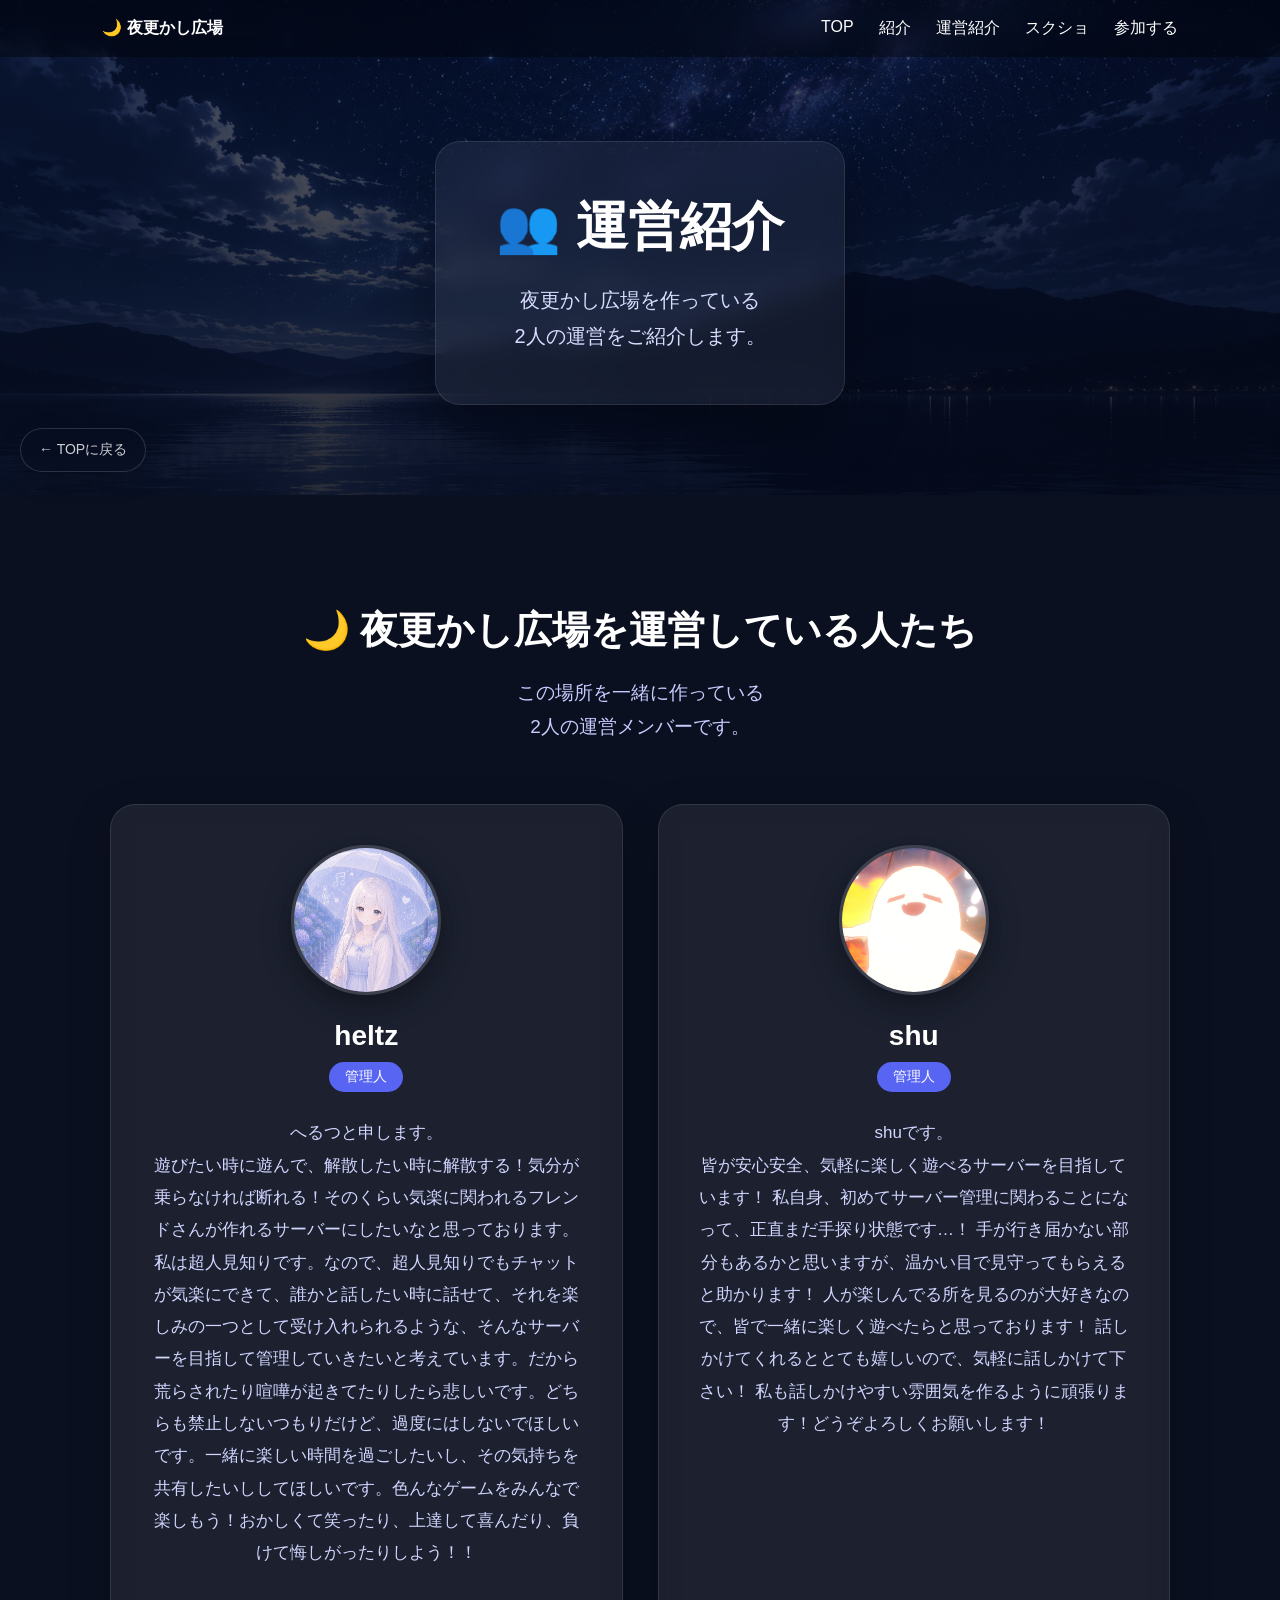
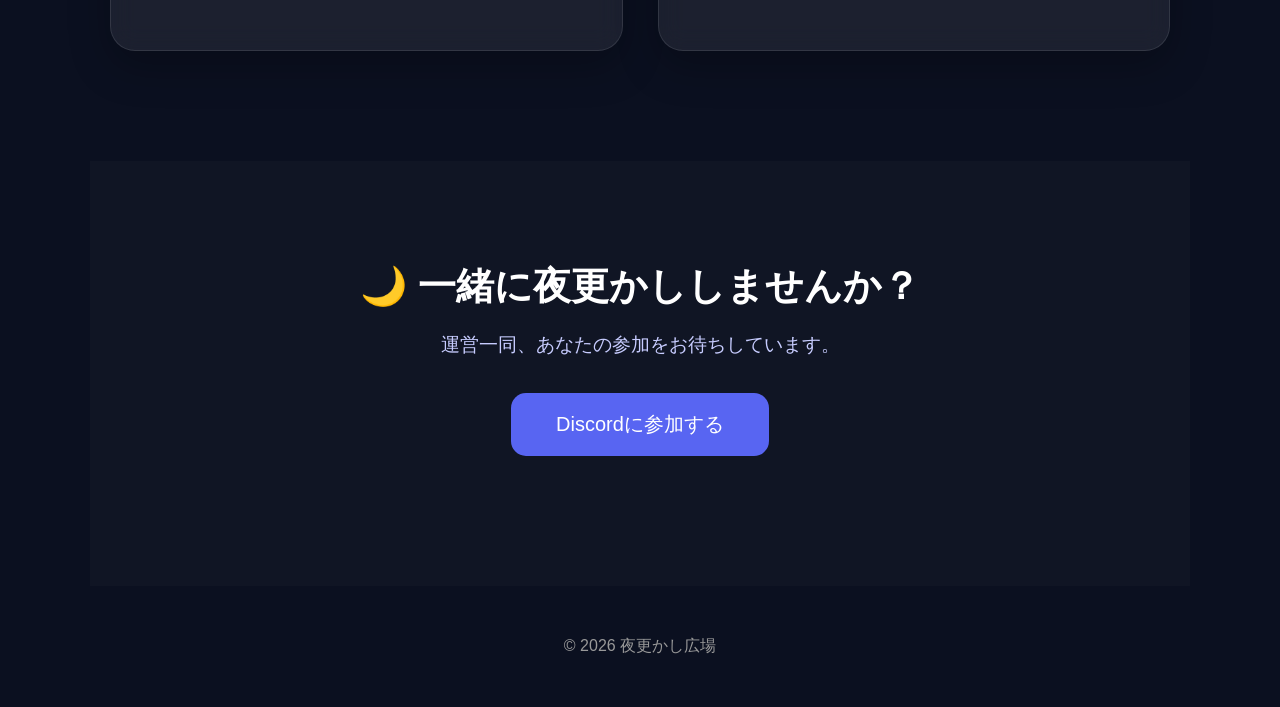
==== members.html @ 931aff2f "Add files via upload" ====
<!DOCTYPE html>
<html lang="ja">

<head>

<meta charset="UTF-8">

<meta name="viewport"
content="width=device-width, initial-scale=1.0">

<title>運営紹介｜夜更かし広場</title>

<link rel="stylesheet"
href="style.css">

</head>

<body>

<!-- ==================== -->
<!-- ナビゲーション -->
<!-- ==================== -->

<nav class="navbar">

<div class="nav-logo">

<a href="index.html">

🌙 夜更かし広場

</a>

</div>

<div class="nav-links">

<a href="index.html">TOP</a>

<a href="index.html#about">紹介</a>

<a href="members.html">運営紹介</a>

<a href="index.html#gallery">スクショ</a>

<a
href="https://discord.gg/ここを書き換える"
target="_blank">

参加する

</a>

</div>

</nav>


<!-- ==================== -->
<!-- ヘッダー -->
<!-- ==================== -->

<header class="subpage-hero">

<div class="subpage-content">

<h1>👥 運営紹介</h1>

<p>

夜更かし広場を作っている<br>

2人の運営をご紹介します。

</p>

</div>

</header>


<!-- ==================== -->
<!-- 運営紹介 -->
<!-- ==================== -->

<main>

<section class="members-section">

<h2>🌙 夜更かし広場を運営している人たち</h2>

<p class="section-description">

この場所を一緒に作っている<br>
2人の運営メンバーです。

</p>


<div class="member-grid">


<!-- ==================== -->
<!-- 運営① -->
<!-- ==================== -->

<div class="member-card">

<div class="member-image">

<img
src="images/member1.png"
alt="運営メンバー1">

</div>

<h3>heltz</h3>

<span class="member-role">
管理人
</span>

<p>

へるつと申します。<br>
遊びたい時に遊んで、解散したい時に解散する！気分が乗らなければ断れる！そのくらい気楽に関われるフレンドさんが作れるサーバーにしたいなと思っております。私は超人見知りです。なので、超人見知りでもチャットが気楽にできて、誰かと話したい時に話せて、それを楽しみの一つとして受け入れられるような、そんなサーバーを目指して管理していきたいと考えています。だから荒らされたり喧嘩が起きてたりしたら悲しいです。どちらも禁止しないつもりだけど、過度にはしないでほしいです。一緒に楽しい時間を過ごしたいし、その気持ちを共有したいししてほしいです。色んなゲームをみんなで楽しもう！おかしくて笑ったり、上達して喜んだり、負けて悔しがったりしよう！！

</p>

</div>


<!-- ==================== -->
<!-- 運営② -->
<!-- ==================== -->

<div class="member-card">

<div class="member-image">

<img
src="images/member2.png"
alt="運営メンバー2">

</div>

<h3>shu</h3>

<span class="member-role">
管理人
</span>

<p>

shuです。<br>
皆が安心安全、気軽に楽しく遊べるサーバーを目指しています！
私自身、初めてサーバー管理に関わることになって、正直まだ手探り状態です…！
手が行き届かない部分もあるかと思いますが、温かい目で見守ってもらえると助かります！
人が楽しんでる所を見るのが大好きなので、皆で一緒に楽しく遊べたらと思っております！
話しかけてくれるととても嬉しいので、気軽に話しかけて下さい！
私も話しかけやすい雰囲気を作るように頑張ります！どうぞよろしくお願いします！

</p>

</div>


</div>

</section>


<!-- ==================== -->
<!-- 最後の参加セクション -->
<!-- ==================== -->

<section class="member-join">

<h2>

🌙 一緒に夜更かししませんか？

</h2>

<p>

運営一同、あなたの参加をお待ちしています。

</p>

<a
class="join-button"
href="https://discord.gg/ここを書き換える"
target="_blank">

Discordに参加する

</a>

</section>

</main>


<!-- ==================== -->
<!-- フッター -->
<!-- ==================== -->

<footer>

© 2026 夜更かし広場

</footer>

<!-- ==================== -->
<!-- 固定戻るボタン -->
<!-- ==================== -->

<a
href="index.html"
class="back-home-button">

← TOPに戻る

</a>
</body>

</html>
---- style.css ----
*{
margin:0;
padding:0;
box-sizing:border-box;
}

html{

scroll-behavior:smooth;

}

body{

font-family:
"Yu Gothic UI",
sans-serif;

background:

#0b1020;

color:white;

overflow-x:hidden;

}

/* ---------- */

.hero{

height:100vh;

display:flex;

justify-content:center;

align-items:center;

text-align:center;

background-image:

linear-gradient(

rgba(0,0,0,.55),

rgba(0,0,0,.7)

),

url("images/hero.jpg");

background-size:cover;

background-position:center;

background-attachment:fixed;

}

/* ---------- */

.overlay{

backdrop-filter:blur(8px);

background:

rgba(0,0,0,.35);

padding:60px;

border-radius:25px;

box-shadow:

0 20px 60px rgba(0,0,0,.4);

}

/* ---------- */

h1{

font-size:70px;

margin-bottom:20px;

}

.hero p{

font-size:24px;

line-height:1.8;

color:#d8ddff;

margin-bottom:40px;

}

/* ---------- */

.join-button{

display:inline-block;

padding:

18px 45px;

background:#5865F2;

border-radius:15px;

color:white;

text-decoration:none;

font-size:20px;

transition:.3s;

}

.join-button:hover{

background:#7380ff;

transform:

translateY(-5px);

}

/* ---------- */

section{

max-width:1100px;

margin:auto;

padding:120px 20px;

}

section h2{

font-size:40px;

margin-bottom:20px;

}

section p{

font-size:20px;

color:#c7ccff;

margin-bottom:40px;

}

/* ---------- */

.video{

aspect-ratio:16/9;

border-radius:20px;

background:#1b2140;

border:2px solid

rgba(255,255,255,.08);

}

/* ---------- */

@media(max-width:768px){

h1{

font-size:42px;

}

.hero p{

font-size:18px;

}

.overlay{

padding:35px;

margin:20px;

}

section h2{

font-size:30px;

}

}

/* -------------------- */
/* YouTube */

.video iframe{

width:100%;

height:100%;

border:none;

border-radius:20px;

}

/* -------------------- */
/* スクロール表示 */

.reveal{

opacity:0;

transform:translateY(60px);

transition:1s;

}

.reveal.active{

opacity:1;

transform:translateY(0);

}

/* -------------------- */
/* 星空 */

#stars{

position:fixed;

top:0;

left:0;

width:100%;

height:100%;

pointer-events:none;

overflow:hidden;

z-index:-1;

}

.star{

position:absolute;

width:2px;

height:2px;

background:white;

border-radius:50%;

animation:twinkle linear infinite;

opacity:.6;

}

@keyframes twinkle{

0%{

transform:translateY(0);

opacity:.3;

}

50%{

opacity:1;

}

100%{

transform:translateY(-120px);

opacity:.3;

}

}

/* ---------------- */

.logo{

width:520px;

max-width:90%;

margin-bottom:35px;

filter:drop-shadow(0 0 25px rgba(170,180,255,.4));

}

/* ---------------- */

.card-grid{

display:grid;

grid-template-columns:

repeat(auto-fit,minmax(240px,1fr));

gap:30px;

}

.card{

background:rgba(255,255,255,.07);

backdrop-filter:blur(12px);

padding:35px;

border-radius:20px;

transition:.35s;

border:1px solid rgba(255,255,255,.08);

}

.card:hover{

transform:translateY(-8px);

background:rgba(255,255,255,.11);

}

.card h3{

margin-bottom:15px;

font-size:24px;

}

.card p{

font-size:18px;

color:#d2d6ff;

}

/* ---------------- */

.gallery-grid{

display:grid;

grid-template-columns:

repeat(2,1fr);

gap:25px;

}

.gallery-grid img{

width:100%;

border-radius:20px;

cursor:pointer;

transition:.3s;

}

.gallery-grid img:hover{

transform:scale(1.03);

}

/* ---------------- */

.join{

text-align:center;

}

.join h2{

margin-bottom:25px;

}

footer{

padding:50px;

text-align:center;

color:#999;

}

/* ---------------- */

@media(max-width:768px){

.hero{

background-attachment:scroll;

}

.logo{

width:300px;

}

.gallery-grid{

grid-template-columns:1fr;

}

.card-grid{

grid-template-columns:1fr;

}

.join-button{

display:block;

width:100%;

}

}

.gallery-placeholder{

height:260px;

border:2px dashed rgba(255,255,255,.2);

border-radius:20px;

display:flex;

flex-direction:column;

justify-content:center;

align-items:center;

text-align:center;

background:rgba(255,255,255,.04);

backdrop-filter:blur(8px);

transition:.3s;

}

.gallery-placeholder:hover{

background:rgba(255,255,255,.07);

transform:translateY(-5px);

}

.gallery-placeholder span{

font-size:60px;

margin-bottom:15px;

}

.gallery-placeholder h3{

margin-bottom:10px;

font-size:24px;

}

.gallery-placeholder p{

color:#cfd6ff;

line-height:1.6;

}

/* ---------------- */

.carousel{

display:flex;

align-items:center;

gap:20px;

margin-top:40px;

}

.carousel-track{

overflow:hidden;

display:flex;

scroll-behavior:smooth;

gap:20px;

flex:1;

}

.carousel-track img{

min-width:100%;

border-radius:20px;

cursor:pointer;

transition:.3s;

box-shadow:

0 10px 30px rgba(0,0,0,.3);

}

.carousel-track img:hover{

transform:scale(1.02);

}

.arrow{

background:#5865F2;

border:none;

width:55px;

height:55px;

border-radius:50%;

font-size:24px;

color:white;

cursor:pointer;

transition:.3s;

}

.arrow:hover{

background:#7480ff;

}

/* ---------------- */

.modal{

position:fixed;

top:0;

left:0;

width:100%;

height:100%;

background:rgba(0,0,0,.85);

display:flex;

justify-content:center;

align-items:center;

z-index:999;

opacity:0;

pointer-events:none;

transition:.3s;

}

.modal.active{

opacity:1;

pointer-events:auto;

}

.modal img{

max-width:90%;

max-height:90%;

border-radius:20px;

}

@media(max-width:768px){

.arrow{

display:none;

}

}

/* ---------- */

.navbar{

position:fixed;

top:0;

left:0;

width:100%;

display:flex;

justify-content:space-between;

align-items:center;

padding:18px 8%;

background:rgba(0,0,0,.35);

backdrop-filter:blur(12px);

z-index:999;

}

.nav-links{

display:flex;

gap:25px;

}

.nav-links a{

color:white;

text-decoration:none;

transition:.3s;

}

.nav-links a:hover{

color:#8ea4ff;

}

/* ---------- */

.scroll-down{

position:absolute;

bottom:30px;

left:50%;

transform:translateX(-50%);

font-size:40px;

animation:bounce 2s infinite;

}

@keyframes bounce{

0%,100%{

transform:

translate(-50%,0);

}

50%{

transform:

translate(-50%,12px);

}

}

/* ---------- */

#topButton{

position:fixed;

right:25px;

bottom:25px;

width:60px;

height:60px;

border:none;

border-radius:50%;

background:#5865F2;

color:white;

font-size:22px;

cursor:pointer;

display:none;

z-index:999;

box-shadow:0 10px 30px rgba(0,0,0,.4);

}

#topButton:hover{

background:#7480ff;

}

/* ---------- */

.card{

box-shadow:

0 15px 40px rgba(0,0,0,.25);

}

/* ---------- */

.card::before{

content:"";

position:absolute;

top:0;

left:0;

width:100%;

height:4px;

background:

linear-gradient(

90deg,

#5865F2,

#8eb2ff

);

}

/* ---------- */

@media(max-width:768px){

.nav-links{

display:none;

}

}

/* ================================= */
/* Ver.2.0 運営紹介ページ */
/* ================================= */


/* ---------- */
/* サブページのヒーロー */
/* ---------- */

.subpage-hero{

min-height:55vh;

display:flex;

justify-content:center;

align-items:center;

text-align:center;

padding:120px 20px 70px;

background:

linear-gradient(

rgba(5,8,20,.65),

rgba(5,8,20,.85)

),

url("images/hero.jpg");

background-size:cover;

background-position:center;

}

.subpage-content{

background:

rgba(255,255,255,.06);

backdrop-filter:blur(12px);

-webkit-backdrop-filter:blur(12px);

padding:50px 60px;

border-radius:25px;

border:1px solid

rgba(255,255,255,.1);

box-shadow:

0 20px 60px

rgba(0,0,0,.35);

}

.subpage-content h1{

font-size:52px;

margin-bottom:20px;

}

.subpage-content p{

font-size:20px;

line-height:1.8;

color:#d8ddff;

}


/* ---------- */
/* ナビゲーションのロゴ */
/* ---------- */

.nav-logo a{

color:white;

text-decoration:none;

font-weight:bold;

}


/* ---------- */
/* 運営セクション */
/* ---------- */

.members-section{

max-width:1100px;

margin:auto;

padding:110px 20px;

text-align:center;

}

.members-section h2{

font-size:38px;

margin-bottom:20px;

}

.section-description{

font-size:19px;

color:#c7ccff;

line-height:1.8;

margin-bottom:60px;

}


/* ---------- */
/* 運営カード */
/* ---------- */

.member-grid{

display:grid;

grid-template-columns:

repeat(2,1fr);

gap:35px;

}


/* ---------- */
/* 個別カード */
/* ---------- */

.member-card{

position:relative;

background:

rgba(255,255,255,.07);

backdrop-filter:blur(12px);

-webkit-backdrop-filter:blur(12px);

border:1px solid

rgba(255,255,255,.1);

border-radius:25px;

padding:40px 35px;

box-shadow:

0 15px 40px

rgba(0,0,0,.25);

transition:

transform .35s,

background .35s;

}

.member-card:hover{

transform:translateY(-8px);

background:

rgba(255,255,255,.10);

}


/* ---------- */
/* 運営アイコン */
/* ---------- */

.member-image{

width:150px;

height:150px;

margin:0 auto 25px;

border-radius:50%;

overflow:hidden;

border:3px solid

rgba(255,255,255,.15);

box-shadow:

0 10px 30px

rgba(0,0,0,.35);

}

.member-image img{

width:100%;

height:100%;

object-fit:cover;

}


/* ---------- */
/* 名前 */
/* ---------- */

.member-card h3{

font-size:28px;

margin-bottom:10px;

}


/* ---------- */
/* 役職 */
/* ---------- */

.member-role{

display:inline-block;

padding:6px 16px;

border-radius:30px;

background:#5865F2;

font-size:14px;

margin-bottom:25px;

}


/* ---------- */
/* 自己紹介 */
/* ---------- */

.member-card p{

font-size:17px;

line-height:1.9;

color:#d2d6ff;

}


/* ---------- */
/* 参加セクション */
/* ---------- */

.member-join{

text-align:center;

padding:100px 20px 130px;

background:

rgba(255,255,255,.02);

}

.member-join h2{

font-size:38px;

margin-bottom:20px;

}

.member-join p{

font-size:19px;

color:#c7ccff;

margin-bottom:35px;

}


/* ---------- */
/* スマホ */
/* ---------- */

@media(max-width:768px){

.subpage-hero{

min-height:60vh;

padding:110px 20px 60px;

}

.subpage-content{

width:100%;

padding:40px 25px;

}

.subpage-content h1{

font-size:38px;

}

.subpage-content p{

font-size:17px;

}

.members-section{

padding:80px 20px;

}

.members-section h2{

font-size:30px;

}

.member-grid{

grid-template-columns:1fr;

}

.member-card{

padding:35px 25px;

}

.member-join{

padding:80px 20px 100px;

}

.member-join h2{

font-size:30px;

}

}

/* ================================= */
/* 運営紹介への案内 */
/* ================================= */

.about-owners{

max-width:900px;

margin:0 auto;

padding:100px 30px;

text-align:center;

}

.about-owners h2{

font-size:38px;

margin-bottom:25px;

}

.about-owners p{

font-size:18px;

line-height:1.9;

color:#cfd5ff;

margin-bottom:35px;

}


/* ---------- */
/* 運営紹介ボタン */
/* ---------- */

.owners-button{

display:inline-block;

padding:16px 35px;

border-radius:50px;

background:

rgba(255,255,255,.08);

border:1px solid

rgba(255,255,255,.2);

color:white;

text-decoration:none;

font-size:17px;

transition:

transform .3s,

background .3s,

box-shadow .3s;

backdrop-filter:blur(10px);

-webkit-backdrop-filter:blur(10px);

}

.owners-button:hover{

transform:translateY(-5px);

background:

rgba(88,101,242,.8);

box-shadow:

0 10px 30px

rgba(88,101,242,.3);

}


/* ---------- */
/* スマホ */
/* ---------- */

@media(max-width:768px){

.about-owners{

padding:80px 20px;

}

.about-owners h2{

font-size:30px;

}

.about-owners p{

font-size:16px;

}

.owners-button{

width:100%;

max-width:320px;

}

}

/* ================================= */
/* 画面左中央に固定する戻るボタン */
/* ================================= */

.back-home-button{

position:fixed;

left:20px;

top:50%;

transform:translateY(-50%);

z-index:1000;

padding:12px 18px;

border-radius:30px;

background:rgba(10,15,35,.45);

border:1px solid
rgba(255,255,255,.15);

backdrop-filter:blur(10px);

-webkit-backdrop-filter:blur(10px);

color:rgba(255,255,255,.8);

text-decoration:none;

font-size:14px;

box-shadow:
0 8px 25px
rgba(0,0,0,.2);

transition:

background .3s,

color .3s,

transform .3s;

}

.back-home-button:hover{

background:rgba(88,101,242,.75);

color:white;

transform:
translateY(-50%)
translateX(4px);

}


/* ================================= */
/* スマホ */
/* ================================= */

@media(max-width:768px){

.back-home-button{

left:10px;

padding:10px 14px;

font-size:13px;

background:rgba(10,15,35,.55);

}

}
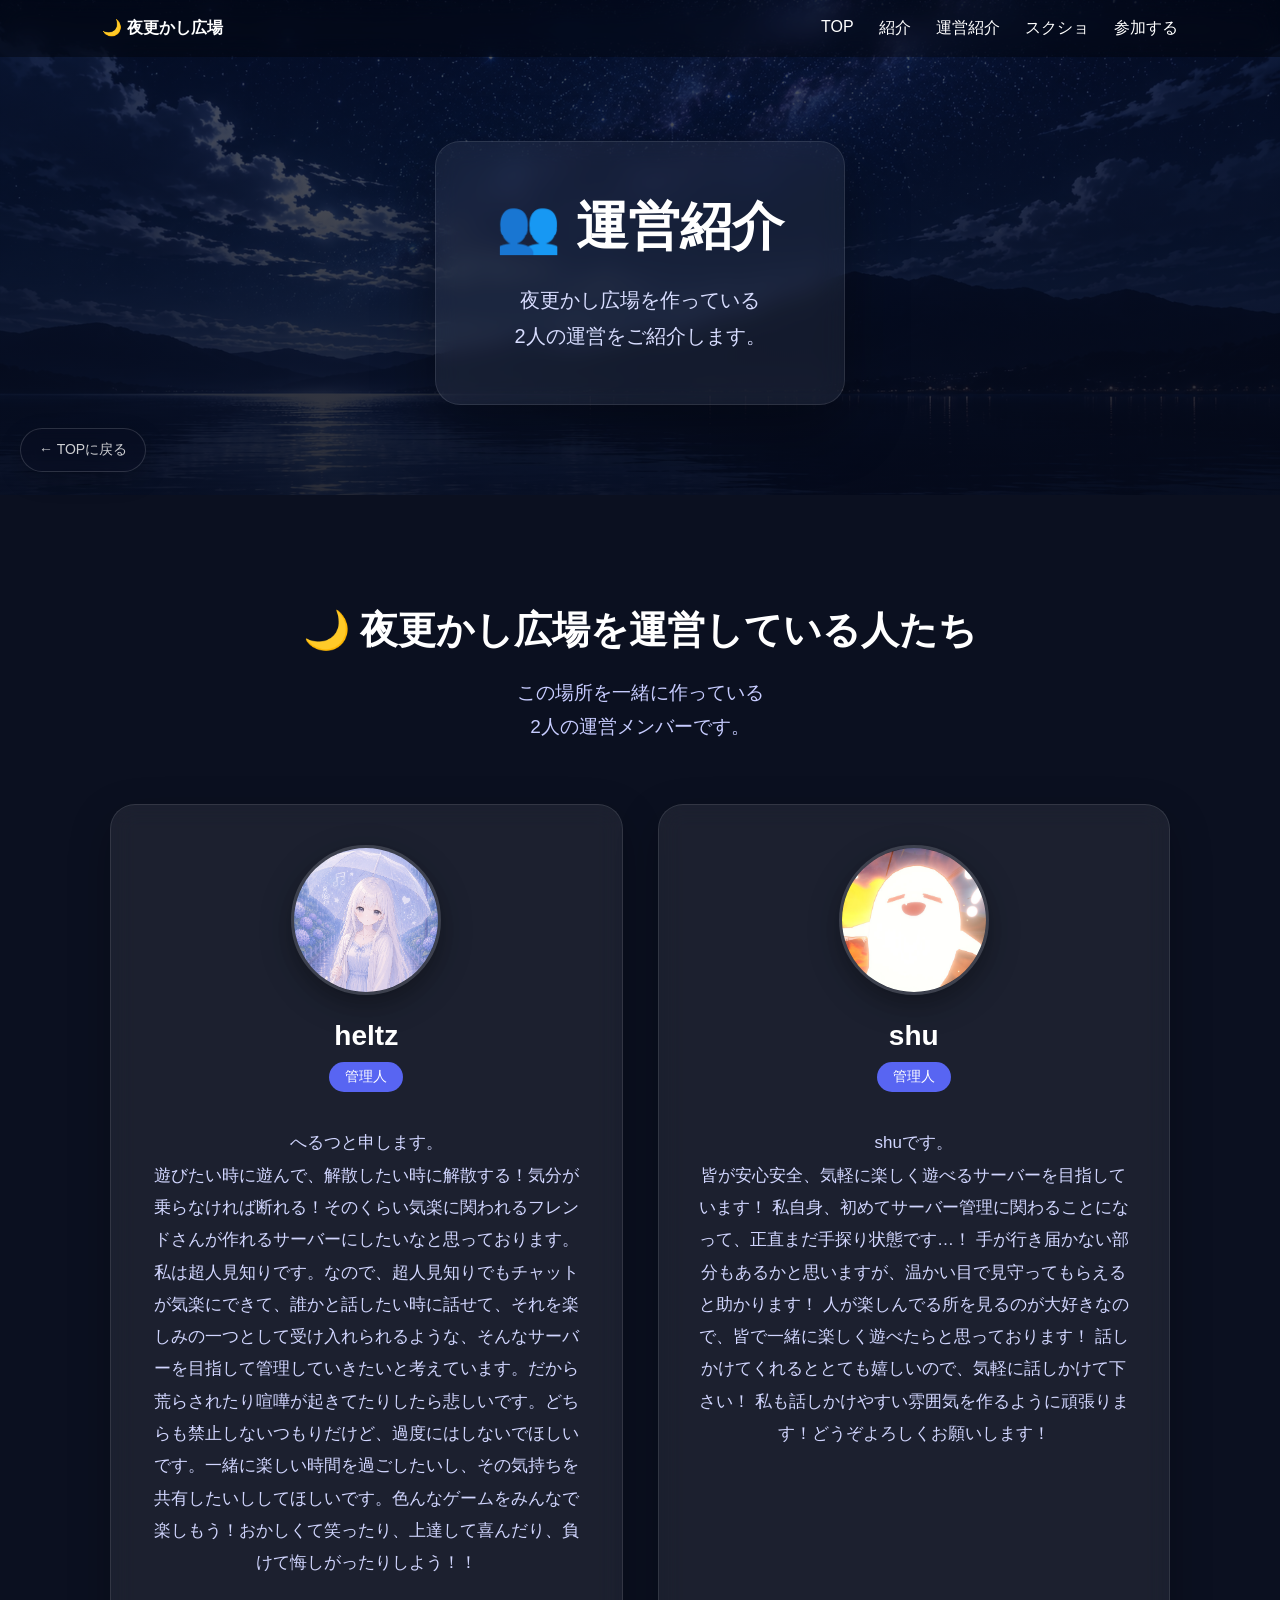
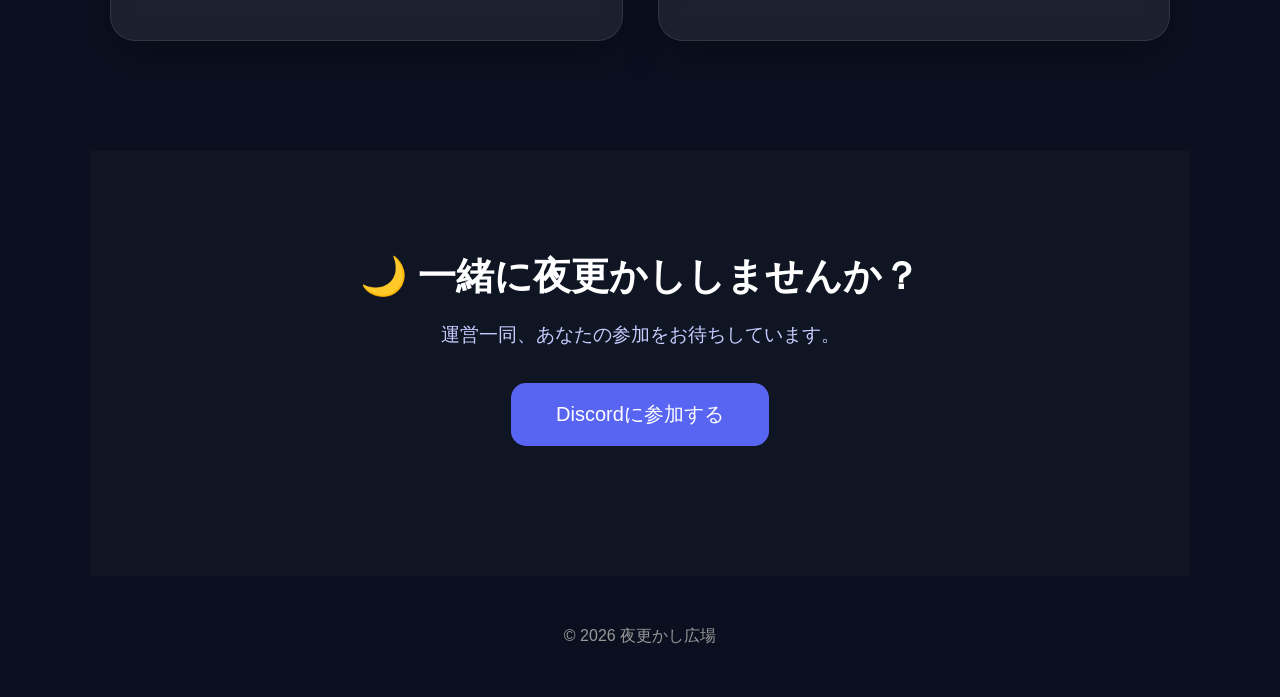
==== commit ca68443d: "Add files via upload" ====
--- a/members.html
+++ b/members.html
@@ -16,6 +16,12 @@
 </head>
 
 <body>
+
+<!-- ==================== -->
+<!-- 時間帯背景レイヤー -->
+<!-- ==================== -->
+
+<div id="time-overlay"></div>
 
 <!-- ==================== -->
 <!-- ナビゲーション -->
@@ -223,6 +229,7 @@
 ← TOPに戻る
 
 </a>
+<script src="script.js"></script>
 </body>
 
 </html>
--- a/style.css
+++ b/style.css
@@ -563,90 +563,107 @@
 
 flex:1;
 
+    scroll-snap-type:
+    x mandatory;
+
+    scrollbar-width:none;
+
+    -ms-overflow-style:none;
+
+}
+
+.carousel-track::-webkit-scrollbar{
+
+    display:none;
+
 }
 
 .carousel-track img{
 
+flex:0 0 100%;
+
+width:100%;
+
 min-width:100%;
 
 border-radius:20px;
 
 cursor:pointer;
 
+scroll-snap-align:start;
+
+box-shadow:
+
+0 10px 30px rgba(0,0,0,.3);
+
+}
+
+.carousel-track img:hover{
+
+transform:scale(1.02);
+
+}
+
+.arrow{
+
+background:#5865F2;
+
+border:none;
+
+width:55px;
+
+height:55px;
+
+border-radius:50%;
+
+font-size:24px;
+
+color:white;
+
+cursor:pointer;
+
 transition:.3s;
 
-box-shadow:
-
-0 10px 30px rgba(0,0,0,.3);
-
-}
-
-.carousel-track img:hover{
-
-transform:scale(1.02);
-
-}
-
-.arrow{
-
-background:#5865F2;
-
-border:none;
-
-width:55px;
-
-height:55px;
-
-border-radius:50%;
-
-font-size:24px;
-
-color:white;
-
-cursor:pointer;
+}
+
+.arrow:hover{
+
+background:#7480ff;
+
+}
+
+/* ---------------- */
+
+.modal{
+
+position:fixed;
+
+top:0;
+
+left:0;
+
+width:100%;
+
+height:100%;
+
+background:rgba(0,0,0,.85);
+
+display:flex;
+
+justify-content:center;
+
+align-items:center;
+
+z-index:999;
+
+opacity:0;
+
+pointer-events:none;
 
 transition:.3s;
 
 }
 
-.arrow:hover{
-
-background:#7480ff;
-
-}
-
-/* ---------------- */
-
-.modal{
-
-position:fixed;
-
-top:0;
-
-left:0;
-
-width:100%;
-
-height:100%;
-
-background:rgba(0,0,0,.85);
-
-display:flex;
-
-justify-content:center;
-
-align-items:center;
-
-z-index:999;
-
-opacity:0;
-
-pointer-events:none;
-
-transition:.3s;
-
-}
-
 .modal.active{
 
 opacity:1;
@@ -665,15 +682,6 @@
 
 }
 
-@media(max-width:768px){
-
-.arrow{
-
-display:none;
-
-}
-
-}
 
 /* ---------- */
 
@@ -1464,4 +1472,1141 @@
 
 }
 
+}
+
+/* ================================= */
+/* Ver.2.0 流れ星 */
+/* ================================= */
+
+#shooting-stars{
+
+position:fixed;
+
+top:0;
+
+left:0;
+
+width:100%;
+
+height:100%;
+
+pointer-events:none;
+
+overflow:hidden;
+
+z-index:5;
+
+}
+
+
+/* ---------- */
+/* 流れ星本体 */
+/* ---------- */
+
+.shooting-star{
+
+position:absolute;
+
+width:4px;
+
+height:4px;
+
+border-radius:50%;
+
+background:white;
+
+box-shadow:
+
+0 0 6px white,
+
+0 0 14px rgba(180,200,255,.9),
+
+0 0 25px rgba(140,170,255,.6);
+
+
+}
+
+
+/* ---------- */
+/* 流れ星の尾 */
+/* ---------- */
+
+.shooting-star::after{
+
+content:"";
+
+position:absolute;
+
+right:2px;
+
+top:50%;
+
+width:120px;
+
+height:2px;
+
+transform:
+
+translateY(-50%);
+
+background:
+
+linear-gradient(
+
+to left,
+
+rgba(255,255,255,.8),
+
+rgba(180,200,255,.4),
+
+transparent
+
+);
+
+}
+
+
+/* ---------- */
+/* アニメーション */
+/* ---------- */
+
+.shooting-star{
+
+animation:
+
+shootingStar 1.2s
+
+linear forwards;
+
+}
+
+
+@keyframes shootingStar{
+
+0%{
+
+opacity:0;
+
+transform:
+
+translate(0,0)
+
+rotate(145deg)
+
+scale(.8);
+
+}
+
+10%{
+
+opacity:1;
+
+}
+
+100%{
+
+opacity:0;
+
+transform:
+
+translate(-350px,350px)
+
+rotate(145deg)
+
+scale(1);
+
+}
+
+}
+
+/* ================================= */
+/* Ver.2.0 BGMボタン */
+/* ================================= */
+
+.bgm-toggle{
+
+position:fixed;
+
+left:20px;
+
+bottom:20px;
+
+z-index:1000;
+
+padding:12px 18px;
+
+border-radius:30px;
+
+background:
+
+rgba(10,15,35,.55);
+
+border:1px solid
+
+rgba(255,255,255,.15);
+
+backdrop-filter:blur(10px);
+
+-webkit-backdrop-filter:blur(10px);
+
+color:rgba(255,255,255,.85);
+
+font-size:14px;
+
+cursor:pointer;
+
+box-shadow:
+
+0 8px 25px
+
+rgba(0,0,0,.25);
+
+transition:
+
+background .3s,
+
+transform .3s,
+
+color .3s;
+
+}
+
+.bgm-toggle:hover{
+
+background:
+
+rgba(88,101,242,.75);
+
+color:white;
+
+transform:
+
+translateY(-3px);
+
+}
+
+
+/* ---------- */
+/* スマホ */
+/* ---------- */
+
+@media(max-width:768px){
+
+.bgm-toggle{
+
+left:12px;
+
+bottom:12px;
+
+padding:10px 14px;
+
+font-size:13px;
+
+}
+
+}
+
+/* ================================= */
+/* BGMコントロール */
+/* ================================= */
+
+.bgm-control{
+
+position:fixed;
+
+left:20px;
+
+bottom:20px;
+
+z-index:1000;
+
+display:flex;
+
+align-items:center;
+
+gap:10px;
+
+padding:10px 14px;
+
+border-radius:30px;
+
+background:
+
+rgba(10,15,35,.55);
+
+border:1px solid
+
+rgba(255,255,255,.15);
+
+backdrop-filter:blur(10px);
+
+-webkit-backdrop-filter:blur(10px);
+
+box-shadow:
+
+0 8px 25px
+
+rgba(0,0,0,.25);
+
+}
+
+
+/* ---------- */
+/* BGMボタン */
+/* ---------- */
+
+.bgm-control .bgm-toggle{
+
+position:static;
+
+padding:5px 4px;
+
+border:none;
+
+background:transparent;
+
+box-shadow:none;
+
+}
+
+
+/* ---------- */
+/* スライダー */
+/* ---------- */
+
+.bgm-volume{
+
+width:100px;
+
+cursor:pointer;
+
+}
+
+
+/* ---------- */
+/* 音量表示 */
+/* ---------- */
+
+.bgm-volume-text{
+
+font-size:12px;
+
+color:
+
+rgba(255,255,255,.75);
+
+min-width:30px;
+
+}
+
+
+/* ---------- */
+/* スマホ */
+/* ---------- */
+
+@media(max-width:768px){
+
+.bgm-control{
+
+left:10px;
+
+bottom:10px;
+
+padding:8px 10px;
+
+gap:7px;
+
+}
+
+.bgm-volume{
+
+width:75px;
+
+}
+
+.bgm-volume-text{
+
+font-size:11px;
+
+}
+
+}
+
+/* ================================= */
+/* Ver.2.0 時間帯背景 */
+/* ================================= */
+
+#time-overlay{
+
+position:fixed;
+
+top:0;
+left:0;
+
+width:100%;
+height:100%;
+
+pointer-events:none;
+
+z-index:0;
+
+background:rgba(0,0,0,0);
+
+transition:
+
+background 2s ease;
+
+}
+
+
+/* ================================= */
+/* 朝 */
+/* ================================= */
+
+body.time-morning #time-overlay{
+
+background:
+
+rgba(255,190,120,.18);
+
+}
+
+
+/* ================================= */
+/* 昼 */
+/* ================================= */
+
+body.time-day #time-overlay{
+
+background:
+
+rgba(255,255,220,.10);
+
+}
+
+
+/* ================================= */
+/* 夕方 */
+/* ================================= */
+
+body.time-evening #time-overlay{
+
+background:
+
+rgba(255,120,70,.25);
+
+}
+
+
+/* ================================= */
+/* 夜 */
+/* ================================= */
+
+body.time-night #time-overlay{
+
+background:
+
+rgba(20,30,90,.05);
+
+}
+
+/* ================================= */
+/* カルーセル スマホ調整 */
+/* ================================= */
+
+@media(max-width:768px){
+
+    .carousel{
+
+        gap:8px;
+
+        margin-top:30px;
+
+    }
+
+
+    .carousel-track{
+
+        width:100%;
+
+        gap:15px;
+
+        border-radius:20px;
+
+        touch-action:pan-x;
+
+    }
+
+
+    .carousel-track img{
+
+        flex:0 0 100%;
+
+        width:100%;
+
+        min-width:100%;
+
+    }
+
+
+    .arrow{
+
+        display:flex;
+
+        position:absolute;
+
+        z-index:10;
+
+        width:42px;
+
+        height:42px;
+
+        font-size:18px;
+
+        align-items:center;
+
+        justify-content:center;
+
+    }
+
+
+    .carousel{
+
+        position:relative;
+
+    }
+
+
+    .arrow.left{
+
+        left:8px;
+
+    }
+
+
+    .arrow.right{
+
+        right:8px;
+
+    }
+
+}
+
+/* ================================= */
+/* Ver.2.0 レイアウト改善 */
+/* 縦方向の余白を整理 */
+/* ================================= */
+
+
+/* ------------------------- */
+/* セクション全体 */
+/* ------------------------- */
+
+section{
+
+    padding-top:60px;
+
+    padding-bottom:60px;
+
+}
+
+
+/* ------------------------- */
+/* ヒーロー */
+/* ------------------------- */
+
+.hero{
+
+    min-height:calc(100vh - 70px);
+
+    padding-top:40px;
+
+    padding-bottom:50px;
+
+}
+
+
+/* ------------------------- */
+/* セクション見出し */
+/* ------------------------- */
+
+section h2{
+
+    margin-bottom:25px;
+
+}
+
+
+/* ------------------------- */
+/* 説明文 */
+/* ------------------------- */
+
+section p{
+
+    margin-top:10px;
+
+    margin-bottom:20px;
+
+}
+
+
+/* ------------------------- */
+/* 活動カード */
+/* ------------------------- */
+
+.activities{
+
+    margin-top:20px;
+
+}
+
+
+/* ------------------------- */
+/* 動画 */
+/* ------------------------- */
+
+.video{
+
+    margin-top:25px;
+
+    margin-bottom:25px;
+
+}
+
+
+/* ------------------------- */
+/* カルーセル */
+/* ------------------------- */
+
+.carousel{
+
+    margin-top:25px;
+
+    margin-bottom:20px;
+
+}
+
+
+/* ------------------------- */
+/* 運営紹介への案内 */
+/* ------------------------- */
+
+.about-link{
+
+    margin-top:30px;
+
+    margin-bottom:30px;
+
+}
+
+
+/* ------------------------- */
+/* Discord参加エリア */
+/* ------------------------- */
+
+.join{
+
+    padding-top:60px;
+
+    padding-bottom:70px;
+
+}
+
+/* ================================= */
+/* スマホ用 レイアウト調整 */
+/* ================================= */
+
+@media(max-width:768px){
+
+    section{
+
+        padding-top:40px;
+
+        padding-bottom:40px;
+
+    }
+
+
+    .hero{
+
+        min-height:calc(100vh - 60px);
+
+        padding-top:25px;
+
+        padding-bottom:35px;
+
+    }
+
+
+    section h2{
+
+        margin-bottom:18px;
+
+    }
+
+
+    section p{
+
+        margin-top:8px;
+
+        margin-bottom:15px;
+
+    }
+
+
+    .activities{
+
+        margin-top:15px;
+
+    }
+
+
+    .video{
+
+        margin-top:20px;
+
+        margin-bottom:20px;
+
+    }
+
+
+    .carousel{
+
+        margin-top:20px;
+
+        margin-bottom:15px;
+
+    }
+
+
+    .about-link{
+
+        margin-top:20px;
+
+        margin-bottom:20px;
+
+    }
+
+
+    .join{
+
+        padding-top:45px;
+
+        padding-bottom:50px;
+
+    }
+
+}
+
+/* ================================= */
+/* 活動カード スマホ2列化 */
+/* ================================= */
+
+@media(max-width:768px){
+
+    .activities{
+
+        grid-template-columns:
+        repeat(2, 1fr);
+
+        gap:12px;
+
+    }
+
+
+    .activity-card{
+
+        padding:20px 12px;
+
+        min-height:120px;
+
+    }
+
+
+    .activity-card h3{
+
+        font-size:16px;
+
+    }
+
+
+    .activity-card p{
+
+        font-size:12px;
+
+        line-height:1.6;
+
+    }
+
+}
+
+/* ================================= */
+/* Ver.2.0 ナビゲーション改善 */
+/* ================================= */
+
+
+/* ================================ */
+/* PCナビゲーション */
+/* ================================ */
+
+.nav{
+
+    display:flex;
+
+    align-items:center;
+
+    gap:6px;
+
+    padding:6px;
+
+    border-radius:18px;
+
+    background:
+    rgba(10,15,35,.45);
+
+    border:
+    1px solid
+    rgba(255,255,255,.15);
+
+    backdrop-filter:
+    blur(12px);
+
+    -webkit-backdrop-filter:
+    blur(12px);
+
+    box-shadow:
+    0 8px 25px
+    rgba(0,0,0,.20);
+
+}
+
+
+/* ナビゲーションの各ボタン */
+
+.nav a{
+
+    display:flex;
+
+    align-items:center;
+
+    justify-content:center;
+
+    padding:
+    9px 14px;
+
+    border-radius:13px;
+
+    color:
+    rgba(255,255,255,.75);
+
+    text-decoration:none;
+
+    font-size:14px;
+
+    font-weight:600;
+
+    transition:
+    background .25s ease,
+    color .25s ease,
+    transform .25s ease;
+
+}
+
+
+/* マウスを乗せたとき */
+
+.nav a:hover{
+
+    background:
+    rgba(255,255,255,.12);
+
+    color:white;
+
+    transform:
+    translateY(-1px);
+
+}
+
+
+/* 現在のページ */
+
+.nav a.active{
+
+    background:
+    rgba(255,255,255,.16);
+
+    color:white;
+
+    box-shadow:
+    inset 0 0 0 1px
+    rgba(255,255,255,.08);
+
+}
+/* ================================= */
+/* スマホメニュー */
+/* ================================= */
+
+
+/* ================================ */
+/* メニューボタン */
+/* ================================ */
+
+.mobile-menu-button{
+
+    display:none;
+
+    position:fixed;
+
+    top:15px;
+
+    right:15px;
+
+    z-index:2000;
+
+    width:46px;
+
+    height:46px;
+
+    border-radius:50%;
+
+    border:
+    1px solid
+    rgba(255,255,255,.18);
+
+    background:
+    rgba(10,15,35,.55);
+
+    color:white;
+
+    font-size:22px;
+
+    cursor:pointer;
+
+    backdrop-filter:
+    blur(12px);
+
+    -webkit-backdrop-filter:
+    blur(12px);
+
+    box-shadow:
+    0 8px 25px
+    rgba(0,0,0,.25);
+
+    transition:
+    transform .25s ease,
+    background .25s ease;
+
+}
+
+
+.mobile-menu-button:hover{
+
+    background:
+    rgba(255,255,255,.15);
+
+    transform:
+    scale(1.05);
+
+}
+
+
+/* ================================ */
+/* 背景オーバーレイ */
+/* ================================ */
+
+.mobile-menu-overlay{
+
+    display:none;
+
+    position:fixed;
+
+    inset:0;
+
+    z-index:1900;
+
+    background:
+    rgba(0,0,0,.35);
+
+    backdrop-filter:
+    blur(3px);
+
+    -webkit-backdrop-filter:
+    blur(3px);
+
+}
+
+
+/* ================================ */
+/* メニュー本体 */
+/* ================================ */
+
+.mobile-menu{
+
+    position:absolute;
+
+    top:0;
+
+    right:0;
+
+    width:min(82vw,340px);
+
+    height:100%;
+
+    padding:
+    80px 25px 30px;
+
+    background:
+    rgba(10,15,35,.88);
+
+    border-left:
+    1px solid
+    rgba(255,255,255,.12);
+
+    backdrop-filter:
+    blur(18px);
+
+    -webkit-backdrop-filter:
+    blur(18px);
+
+    box-shadow:
+    -10px 0 35px
+    rgba(0,0,0,.3);
+
+}
+
+
+/* ================================ */
+/* 閉じるボタン */
+/* ================================ */
+
+.mobile-menu-close{
+
+    position:absolute;
+
+    top:17px;
+
+    right:17px;
+
+    width:44px;
+
+    height:44px;
+
+    border-radius:50%;
+
+    border:
+    1px solid
+    rgba(255,255,255,.15);
+
+    background:
+    rgba(255,255,255,.08);
+
+    color:white;
+
+    font-size:28px;
+
+    cursor:pointer;
+
+}
+
+
+/* ================================ */
+/* メニュータイトル */
+/* ================================ */
+
+.mobile-menu-title{
+
+    margin-bottom:35px;
+
+    color:white;
+
+    font-size:20px;
+
+    font-weight:700;
+
+}
+
+
+/* ================================ */
+/* メニューリンク */
+/* ================================ */
+
+.mobile-menu-links{
+
+    display:flex;
+
+    flex-direction:column;
+
+    gap:10px;
+
+}
+
+
+.mobile-menu-links a{
+
+    display:block;
+
+    padding:
+    16px 18px;
+
+    border-radius:15px;
+
+    color:
+    rgba(255,255,255,.85);
+
+    text-decoration:none;
+
+    font-size:16px;
+
+    font-weight:600;
+
+    background:
+    rgba(255,255,255,.06);
+
+    border:
+    1px solid
+    rgba(255,255,255,.08);
+
+    transition:
+    background .2s ease,
+    transform .2s ease;
+
+}
+
+
+.mobile-menu-links a:hover{
+
+    background:
+    rgba(255,255,255,.13);
+
+    transform:
+    translateX(-3px);
+
+}
+/* ================================= */
+/* スマホ時のみナビゲーション変更 */
+/* ================================= */
+
+@media(max-width:768px){
+
+    /* PCナビを隠す */
+
+    .nav{
+
+        display:none;
+
+    }
+
+
+    /* ハンバーガーボタンを表示 */
+
+    .mobile-menu-button{
+
+        display:flex;
+
+        align-items:center;
+
+        justify-content:center;
+
+    }
+
 }
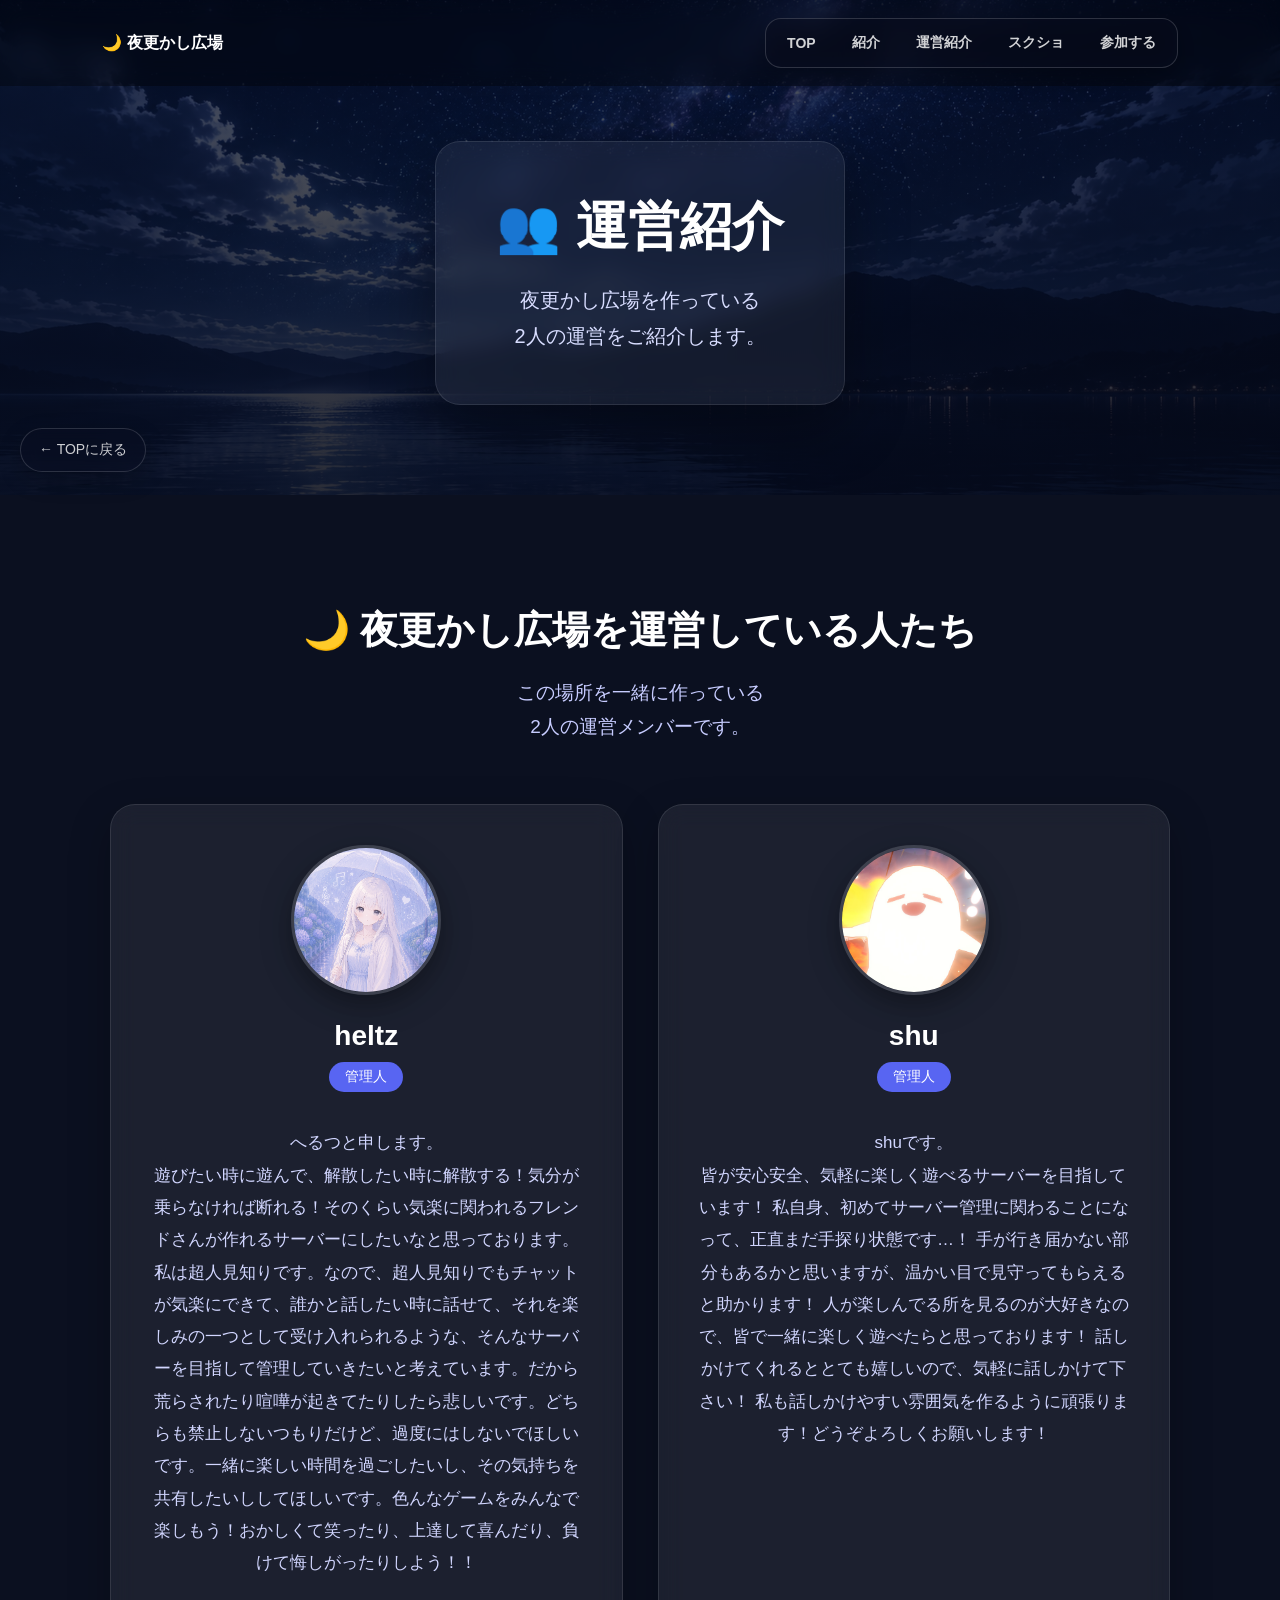
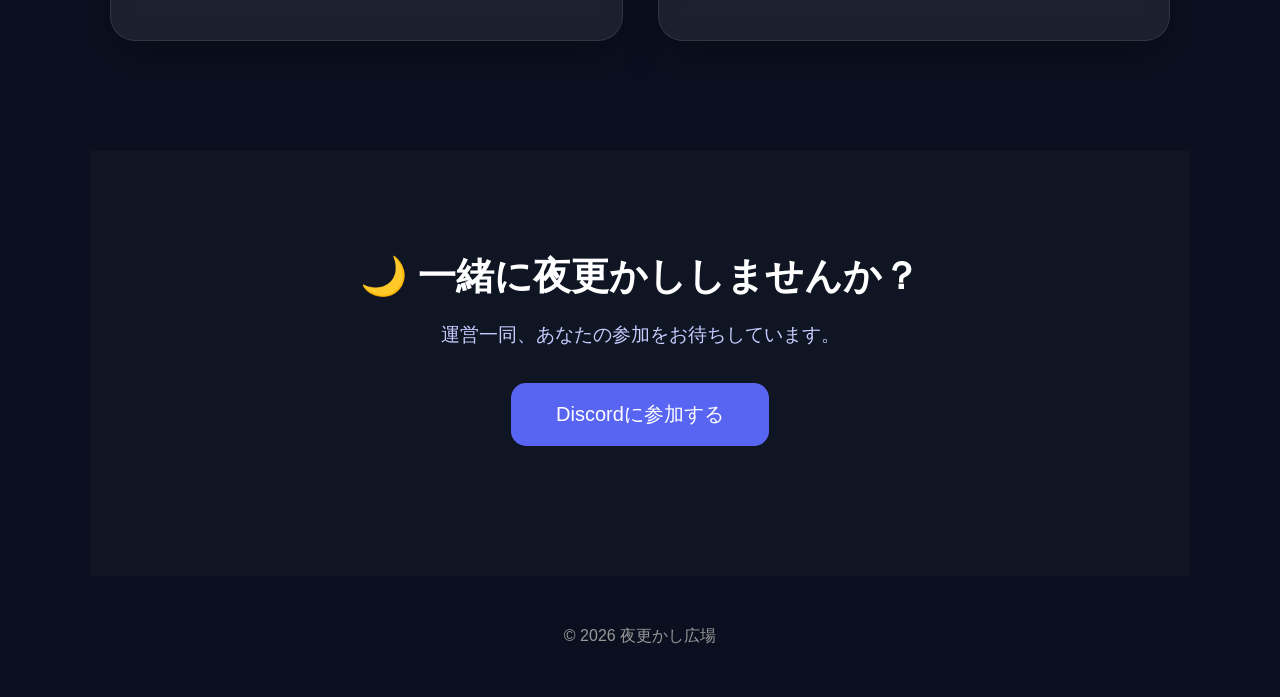
==== commit da2cb2f8: "Add files via upload" ====
--- a/members.html
+++ b/members.html
@@ -58,6 +58,16 @@
 </a>
 
 </div>
+
+<button
+    class="mobile-nav-button"
+    id="mobile-nav-button"
+    aria-label="メニューを開く"
+    aria-expanded="false">
+
+    ☰
+
+</button>
 
 </nav>
 
--- a/style.css
+++ b/style.css
@@ -553,24 +553,25 @@
 
 .carousel-track{
 
-overflow:hidden;
+overflow-x:auto;
+
+    overflow-y:hidden;
 
 display:flex;
 
-scroll-behavior:smooth;
-
-gap:20px;
-
 flex:1;
+
+    scroll-behavior:smooth;
+
+    scrollbar-width:none;
+
+    -ms-overflow-style:none;
 
     scroll-snap-type:
     x mandatory;
 
-    scrollbar-width:none;
-
-    -ms-overflow-style:none;
-
-}
+}
+
 
 .carousel-track::-webkit-scrollbar{
 
@@ -578,23 +579,19 @@
 
 }
 
+
 .carousel-track img{
 
-flex:0 0 100%;
-
-width:100%;
-
-min-width:100%;
-
-border-radius:20px;
-
-cursor:pointer;
-
-scroll-snap-align:start;
-
-box-shadow:
-
-0 10px 30px rgba(0,0,0,.3);
+    flex:
+    0 0 100%;
+
+    width:100%;
+
+    min-width:100%;
+
+    scroll-snap-align:start;
+
+    border-radius:20px;
 
 }
 
@@ -2342,32 +2339,103 @@
     rgba(255,255,255,.08);
 
 }
-/* ================================= */
-/* スマホメニュー */
+
+
+/* ================================= */
+/* Ver.2.0 ナビゲーション改善 */
 /* ================================= */
 
 
 /* ================================ */
-/* メニューボタン */
+/* PCナビ */
 /* ================================ */
 
-.mobile-menu-button{
+.nav-links{
+
+    display:flex;
+
+    align-items:center;
+
+    gap:6px;
+
+    padding:6px;
+
+    border-radius:16px;
+
+    background:
+    rgba(10,15,35,.45);
+
+    border:
+    1px solid
+    rgba(255,255,255,.16);
+
+    backdrop-filter:
+    blur(12px);
+
+    -webkit-backdrop-filter:
+    blur(12px);
+
+    box-shadow:
+    0 8px 25px
+    rgba(0,0,0,.25);
+
+}
+
+
+.nav-links a{
+
+    display:block;
+
+    padding:
+    9px 15px;
+
+    border-radius:11px;
+
+    color:
+    rgba(255,255,255,.82);
+
+    text-decoration:none;
+
+    font-size:14px;
+
+    font-weight:600;
+
+    transition:
+    background .25s ease,
+    color .25s ease,
+    transform .25s ease;
+
+}
+
+
+.nav-links a:hover{
+
+    background:
+    rgba(255,255,255,.12);
+
+    color:white;
+
+    transform:
+    translateY(-1px);
+
+}
+
+
+/* ================================ */
+/* スマホボタン */
+/* ================================ */
+
+.mobile-nav-button{
 
     display:none;
 
-    position:fixed;
-
-    top:15px;
-
-    right:15px;
-
-    z-index:2000;
-
     width:46px;
 
     height:46px;
 
-    border-radius:50%;
+    padding:0;
+
+    border-radius:14px;
 
     border:
     1px solid
@@ -2378,7 +2446,7 @@
 
     color:white;
 
-    font-size:22px;
+    font-size:23px;
 
     cursor:pointer;
 
@@ -2392,217 +2460,87 @@
     0 8px 25px
     rgba(0,0,0,.25);
 
-    transition:
-    transform .25s ease,
-    background .25s ease;
-
-}
-
-
-.mobile-menu-button:hover{
-
-    background:
-    rgba(255,255,255,.15);
-
-    transform:
-    scale(1.05);
-
-}
-
-
-/* ================================ */
-/* 背景オーバーレイ */
-/* ================================ */
-
-.mobile-menu-overlay{
-
-    display:none;
-
-    position:fixed;
-
-    inset:0;
-
-    z-index:1900;
-
-    background:
-    rgba(0,0,0,.35);
-
-    backdrop-filter:
-    blur(3px);
-
-    -webkit-backdrop-filter:
-    blur(3px);
-
-}
-
-
-/* ================================ */
-/* メニュー本体 */
-/* ================================ */
-
-.mobile-menu{
-
-    position:absolute;
-
-    top:0;
-
-    right:0;
-
-    width:min(82vw,340px);
-
-    height:100%;
-
-    padding:
-    80px 25px 30px;
-
-    background:
-    rgba(10,15,35,.88);
-
-    border-left:
-    1px solid
-    rgba(255,255,255,.12);
-
-    backdrop-filter:
-    blur(18px);
-
-    -webkit-backdrop-filter:
-    blur(18px);
-
-    box-shadow:
-    -10px 0 35px
-    rgba(0,0,0,.3);
-
-}
-
-
-/* ================================ */
-/* 閉じるボタン */
-/* ================================ */
-
-.mobile-menu-close{
-
-    position:absolute;
-
-    top:17px;
-
-    right:17px;
-
-    width:44px;
-
-    height:44px;
-
-    border-radius:50%;
-
-    border:
-    1px solid
-    rgba(255,255,255,.15);
-
-    background:
-    rgba(255,255,255,.08);
-
-    color:white;
-
-    font-size:28px;
-
-    cursor:pointer;
-
-}
-
-
-/* ================================ */
-/* メニュータイトル */
-/* ================================ */
-
-.mobile-menu-title{
-
-    margin-bottom:35px;
-
-    color:white;
-
-    font-size:20px;
-
-    font-weight:700;
-
-}
-
-
-/* ================================ */
-/* メニューリンク */
-/* ================================ */
-
-.mobile-menu-links{
-
-    display:flex;
-
-    flex-direction:column;
-
-    gap:10px;
-
-}
-
-
-.mobile-menu-links a{
-
-    display:block;
-
-    padding:
-    16px 18px;
-
-    border-radius:15px;
-
-    color:
-    rgba(255,255,255,.85);
-
-    text-decoration:none;
-
-    font-size:16px;
-
-    font-weight:600;
-
-    background:
-    rgba(255,255,255,.06);
-
-    border:
-    1px solid
-    rgba(255,255,255,.08);
-
-    transition:
-    background .2s ease,
-    transform .2s ease;
-
-}
-
-
-.mobile-menu-links a:hover{
-
-    background:
-    rgba(255,255,255,.13);
-
-    transform:
-    translateX(-3px);
-
-}
-/* ================================= */
-/* スマホ時のみナビゲーション変更 */
+}
+
+/* ================================= */
+/* スマホナビゲーション */
 /* ================================= */
 
 @media(max-width:768px){
 
-    /* PCナビを隠す */
-
-    .nav{
+    .navbar{
+
+        padding:
+        12px 16px;
+
+    }
+
+
+    .nav-links{
 
         display:none;
 
+        position:absolute;
+
+        top:70px;
+
+        right:16px;
+
+        width:220px;
+
+        padding:10px;
+
+        flex-direction:column;
+
+        align-items:stretch;
+
+        gap:5px;
+
+        border-radius:18px;
+
+        background:
+        rgba(10,15,35,.88);
+
+        border:
+        1px solid
+        rgba(255,255,255,.16);
+
+        backdrop-filter:
+        blur(18px);
+
+        -webkit-backdrop-filter:
+        blur(18px);
+
+        box-shadow:
+        0 15px 40px
+        rgba(0,0,0,.35);
+
     }
 
 
-    /* ハンバーガーボタンを表示 */
-
-    .mobile-menu-button{
+    .nav-links.mobile-open{
 
         display:flex;
 
+    }
+
+
+    .nav-links a{
+
+        padding:
+        14px 16px;
+
+        font-size:15px;
+
+        border-radius:12px;
+
+    }
+
+
+    .mobile-nav-button{
+
+        display:flex;
+
         align-items:center;
 
         justify-content:center;
